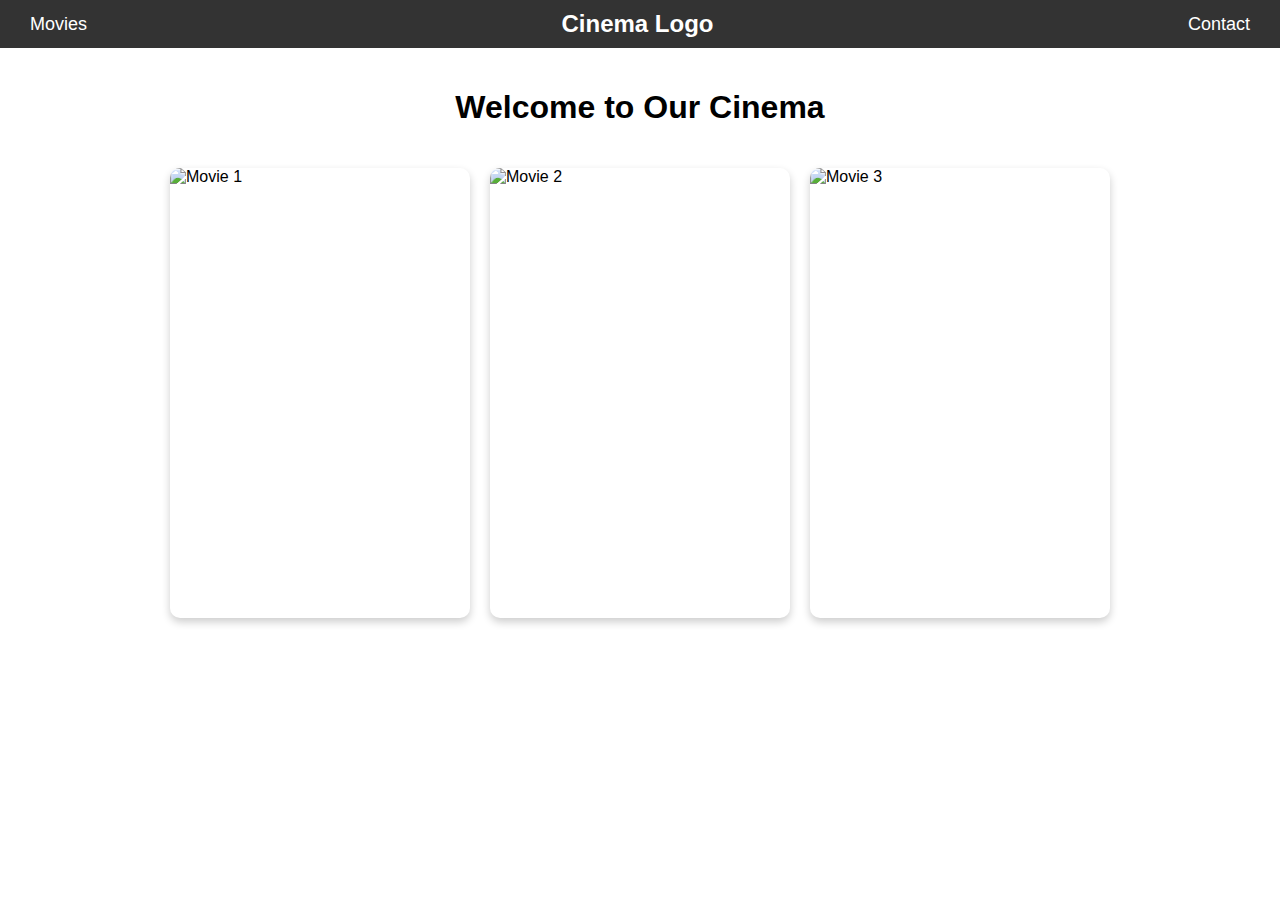
==== biograf/index.html @ 05c6c603 "Add files via upload" ====
<!DOCTYPE html>
<html lang="en">
<head>
    <meta charset="UTF-8">
    <meta name="viewport" content="width=device-width, initial-scale=1.0">
    <title>Cinema Front Page</title>
    <link rel="stylesheet" href="style.css">
</head>
<body>
    <!-- Top bar -->
    <div class="top-bar">
        <a href="#movies">Movies</a>
        <div class="logo">Cinema Logo</div>
        <a href="#contact">Contact</a>
    </div>

    <!-- Main content -->
    <div class="main-content">
        <h1>Welcome to Our Cinema</h1>
        <div class="movie-gallery">
            <img src="movie1.jpg" alt="Movie 1">
            <img src="movie2.jpg" alt="Movie 2">
            <img src="movie3.jpg" alt="Movie 3">
        </div>
    </div>
</body>
</html>
---- biograf/style.css ----
body {
    margin: 0;
    font-family: Arial, sans-serif;
}

/* Top bar styling */
.top-bar {
    display: flex;
    justify-content: space-between;
    align-items: center;
    background-color: #333;
    color: white;
    padding: 10px 20px;
}

.top-bar a {
    color: white;
    text-decoration: none;
    font-size: 18px;
    margin: 0 10px;
}

.top-bar a:hover {
    text-decoration: underline;
}

.logo {
    text-align: center;
    font-size: 24px;
    font-weight: bold;
}

/* Main content styling */
.main-content {
    display: flex;
    justify-content: center;
    align-items: center;
    flex-direction: column;
    margin-top: 20px;
}

.movie-gallery {
    display: flex;
    justify-content: center;
    gap: 20px;
    margin-top: 20px;
}

.movie-gallery img {
    width: 300px;
    height: 450px;
    object-fit: cover;
    border-radius: 10px;
    box-shadow: 0 4px 8px rgba(0, 0, 0, 0.2);
    transition: transform 0.3s ease;
}

.movie-gallery img:hover {
    transform: scale(1.05);
}
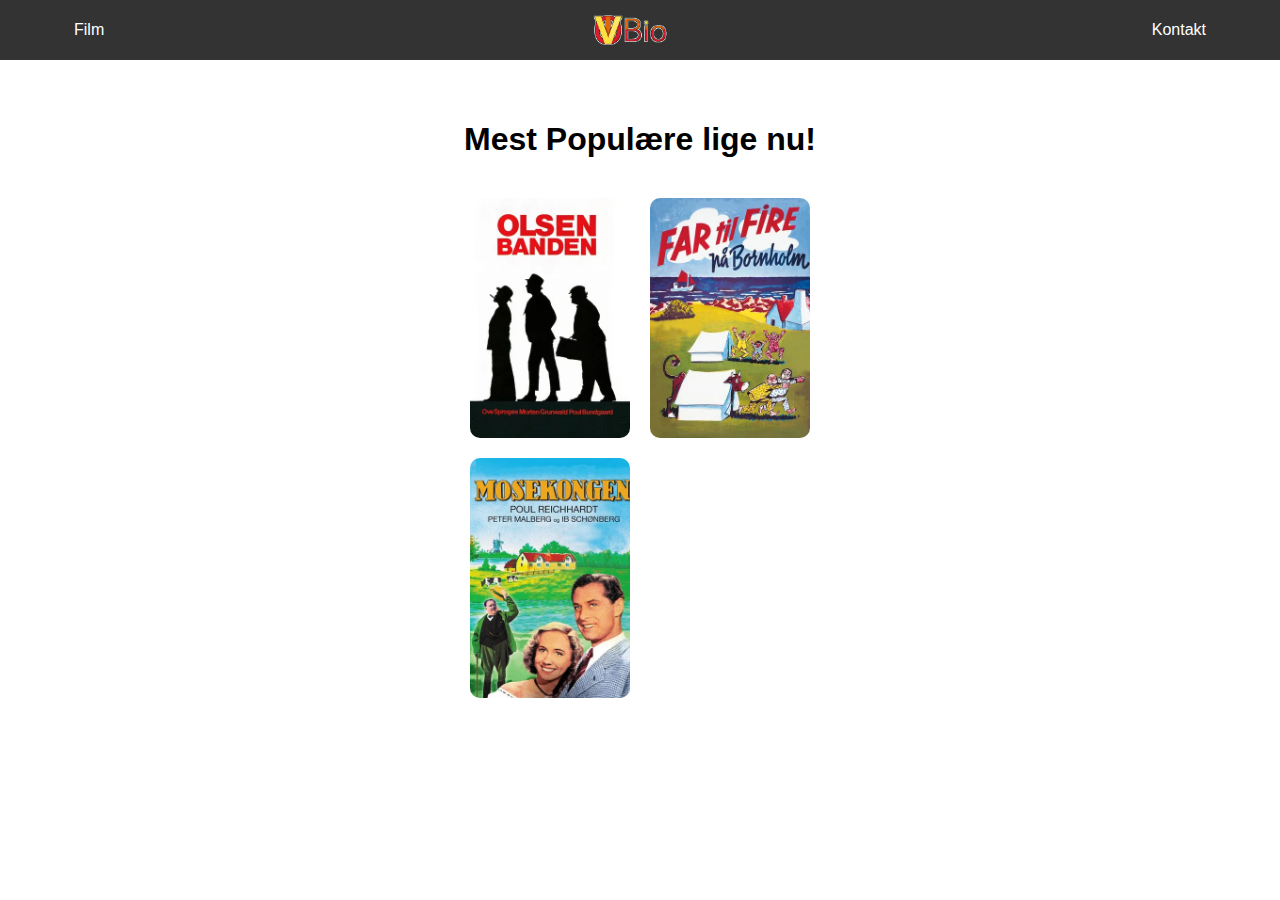
==== commit 3b5fb351: "Billeder, css, hrefs" ====
--- a/biograf/index.html
+++ b/biograf/index.html
@@ -4,23 +4,25 @@
     <meta charset="UTF-8">
     <meta name="viewport" content="width=device-width, initial-scale=1.0">
     <title>Cinema Front Page</title>
-    <link rel="stylesheet" href="style.css">
+    <link rel="stylesheet" href="css/style.css">
 </head>
 <body>
     <!-- Top bar -->
     <div class="top-bar">
-        <a href="#movies">Movies</a>
-        <div class="logo">Cinema Logo</div>
-        <a href="#contact">Contact</a>
+        <a href="movies.html">Film</a>
+        <a href="index.html" class="logo">
+            <img src="images/logo/logo.png" alt="Cinema Logo">
+        </a>
+        <a href="#contact">Kontakt</a>
     </div>
 
     <!-- Main content -->
     <div class="main-content">
-        <h1>Welcome to Our Cinema</h1>
+        <h1>Mest Populære lige nu!</h1>
         <div class="movie-gallery">
-            <img src="movie1.jpg" alt="Movie 1">
-            <img src="movie2.jpg" alt="Movie 2">
-            <img src="movie3.jpg" alt="Movie 3">
+            <img src="images/filmthumbnails/olsenbanden.jpg" alt="Olsen Banden">
+            <img src="images/filmthumbnails/fartilfirepåbornholm.jpg" alt="Far til Fire på Bornholm">
+            <img src="images/filmthumbnails/mosekongen.jpg" alt="Mosekongen">
         </div>
     </div>
 </body>
--- a/biograf/css/style.css
+++ b/biograf/css/style.css
@@ -0,0 +1,132 @@
+/* General body styling */
+body {
+    margin: 0;
+    font-family: Arial, sans-serif;
+    box-sizing: border-box;
+    font-size: 16px; 
+}
+
+/* Top bar styling */
+.top-bar {
+    display: flex;
+    justify-content: space-between;
+    align-items: center;
+    background-color: #333;
+    color: white;
+    padding: 0.625rem 5%; 
+}
+
+.top-bar a {
+    color: white;
+    text-decoration: none;
+    font-size: 1rem; 
+    margin: 0 0.625rem; 
+}
+
+.top-bar a:hover {
+    text-decoration: underline;
+}
+
+.logo {
+    text-align: center;
+    font-size: 24px;
+    font-weight: bold;
+}
+
+.logo img {
+    height: 2.5rem; 
+    width: auto;
+    display: block;
+}
+
+/* Main content styling */
+.main-content {
+    padding: 1.25rem 5%; 
+    text-align: center;
+    display: flex;
+    justify-content: center;
+    align-items: center;
+    flex-direction: column;
+    margin-top: 20px;
+}
+
+.movie-gallery {
+    display: grid;
+    grid-template-columns: repeat(auto-fit, minmax(9.375rem, 1fr)); 
+    gap: 1.25rem;
+    padding: 1.25rem 5%; 
+}
+
+.movie-gallery img {
+    width: 100%; /* Make images responsive */
+    height: auto;
+    border-radius: 0.625rem; 
+    transition: transform 0.3s ease; /* Add hover effect */
+}
+
+.movie-gallery img:hover {
+    transform: scale(1.05); /* Slight zoom on hover */
+}
+
+/* Movies page styles */
+.movies-grid {
+    display: grid;
+    grid-template-columns: repeat(auto-fit, minmax(12.5rem, 1fr)); 
+    gap: 1.25rem; 
+    padding: 1.25rem 5%; 
+}
+
+.movie-card {
+    text-align: center;
+    border: 0.0625rem solid #ccc; 
+    border-radius: 0.625rem; 
+    padding: 0.625rem; 
+    box-shadow: 0 0.25rem 0.5rem rgba(0, 0, 0, 0.2); 
+    transition: transform 0.3s ease, box-shadow 0.3s ease;
+}
+
+.movie-card:hover {
+    transform: translateY(-0.3125rem); 
+    box-shadow: 0 0.5rem 1rem rgba(0, 0, 0, 0.3); 
+}
+
+.movie-card img {
+    width: 100%; 
+    height: auto;
+    border-radius: 0.625rem; 
+}
+
+.movie-card h3 {
+    font-size: 1.2rem; 
+    margin: 0.625rem 0;
+}
+
+/* Responsive typography */
+h1 {
+    font-size: 2rem; 
+    margin-bottom: 1.25rem; 
+}
+
+/* Media queries for smaller screens */
+@media (max-width: 48rem) { 
+    .top-bar {
+        flex-direction: column;
+        align-items: flex-start;
+    }
+
+    .top-bar a {
+        margin: 0.3125rem 0; 
+    }
+
+    .movie-gallery {
+        grid-template-columns: repeat(auto-fit, minmax(7.5rem, 1fr)); 
+    }
+
+    .movies-grid {
+        grid-template-columns: repeat(auto-fit, minmax(9.375rem, 1fr)); 
+    }
+
+    h1 {
+        font-size: 1.5rem; 
+    }
+}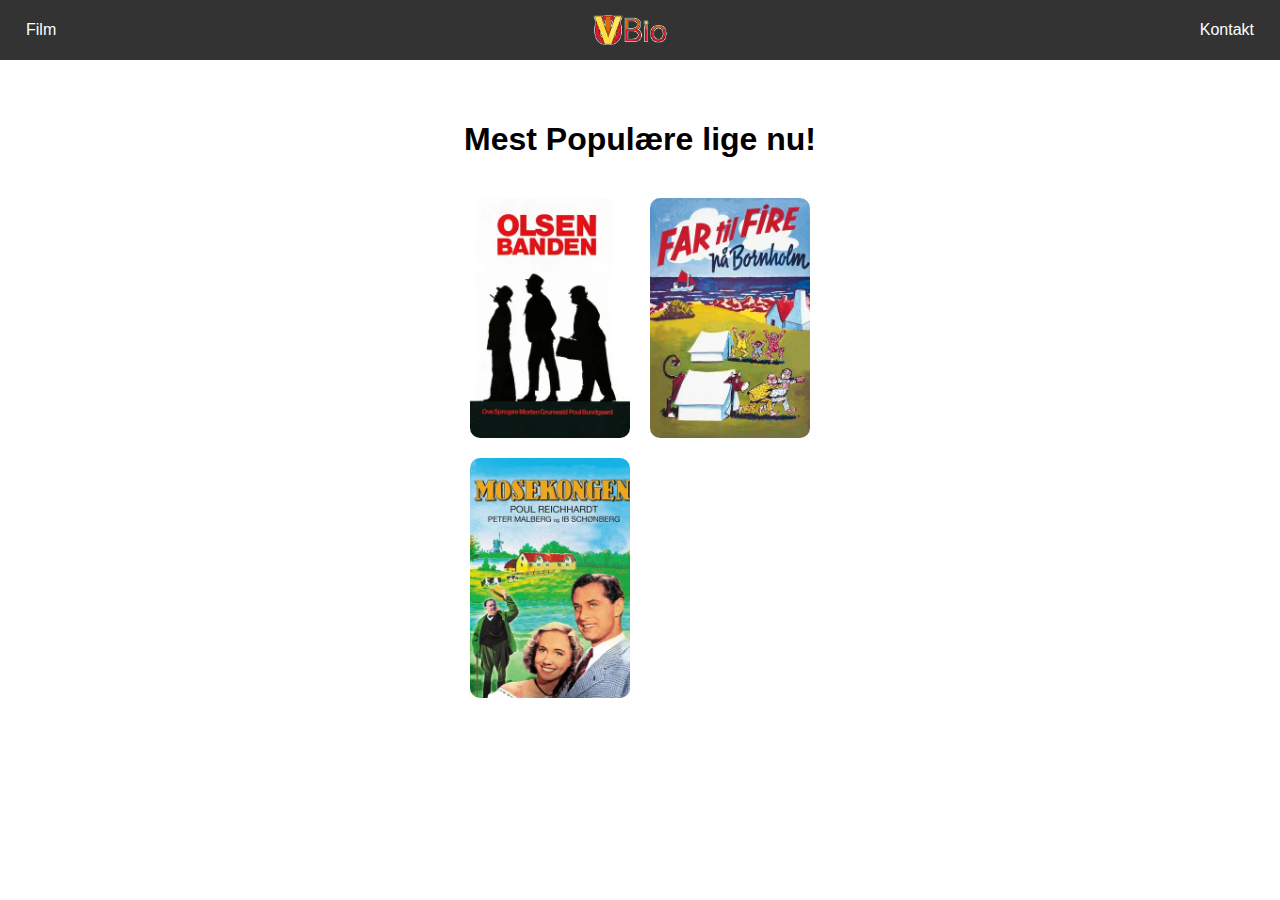
==== commit 723e2626: "kontakt side" ====
--- a/biograf/index.html
+++ b/biograf/index.html
@@ -13,7 +13,7 @@
         <a href="index.html" class="logo">
             <img src="images/logo/logo.png" alt="Cinema Logo">
         </a>
-        <a href="#contact">Kontakt</a>
+        <a href="kontakt.html">Kontakt</a>
     </div>
 
     <!-- Main content -->
--- a/biograf/css/style.css
+++ b/biograf/css/style.css
@@ -1,5 +1,6 @@
 /* General body styling */
 body {
+    padding-top: 60px;
     margin: 0;
     font-family: Arial, sans-serif;
     box-sizing: border-box;
@@ -8,19 +9,27 @@
 
 /* Top bar styling */
 .top-bar {
+    position: fixed;
+    top: 0;
+    left: 0;
+    width: 100%;
+    max-width: 100%;
+    z-index: 1000;
     display: flex;
     justify-content: space-between;
     align-items: center;
     background-color: #333;
     color: white;
-    padding: 0.625rem 5%; 
+    padding: 0.625rem 1rem;
+    box-sizing: border-box; 
 }
 
 .top-bar a {
     color: white;
     text-decoration: none;
-    font-size: 1rem; 
-    margin: 0 0.625rem; 
+    font-size: 1rem;
+    margin: 0 0.625rem;
+    white-space: nowrap; 
 }
 
 .top-bar a:hover {
@@ -37,6 +46,11 @@
     height: 2.5rem; 
     width: auto;
     display: block;
+}
+
+a{
+    text-decoration: none;
+    color: black;
 }
 
 /* Main content styling */
@@ -101,10 +115,120 @@
     margin: 0.625rem 0;
 }
 
+/* Movie details page styles */
+.movie-details {
+    display: flex;
+    justify-content: space-between;
+    padding: 1.25rem;
+}
+
+.movie-info {
+    width: 60%;
+}
+
+.movie-info img {
+    width: 100%;
+    max-width: 300px;
+    height: auto;
+    margin-bottom: 1rem;
+}
+
+.seat-selection {
+    width: 35%;
+    text-align: center;
+}
+
+.seats-grid {
+    display: grid;
+    grid-template-columns: repeat(8, 1fr);
+    gap: 0.5rem;
+    margin-top: 1rem;
+}
+
+.seat {
+    width: 2rem;
+    height: 2rem;
+    background-color: #ccc;
+    display: flex;
+    align-items: center;
+    justify-content: center;
+    border: 1px solid #999;
+    cursor: pointer;
+    transition: background-color 0.3s;
+}
+
+.seat:hover {
+    background-color: #666;
+    color: white;
+}
+
 /* Responsive typography */
 h1 {
     font-size: 2rem; 
     margin-bottom: 1.25rem; 
+}
+
+/* General content styling */
+.content {
+    padding: 2rem;
+    max-width: 800px;
+    margin: 0 auto;
+    font-family: Arial, sans-serif;
+    line-height: 1.6;
+}
+
+.content h1, .content h2 {
+    text-align: center;
+    margin-bottom: 1rem;
+}
+
+.content p {
+    margin-bottom: 1.5rem;
+    text-align: justify;
+}
+
+/* Contact form styling */
+.contact-form, .newsletter-form {
+    display: flex;
+    flex-direction: column;
+    gap: 1rem;
+    margin-bottom: 2rem;
+}
+
+.contact-form label, .newsletter-form label {
+    font-weight: bold;
+}
+
+.contact-form input, .contact-form textarea, .newsletter-form input {
+    padding: 0.5rem;
+    font-size: 1rem;
+    border: 1px solid #ccc;
+    border-radius: 0.25rem;
+    width: 100%;
+    box-sizing: border-box;
+}
+
+.contact-form button, .newsletter-form button {
+    padding: 0.75rem;
+    font-size: 1rem;
+    background-color: #333;
+    color: white;
+    border: none;
+    border-radius: 0.25rem;
+    cursor: pointer;
+    transition: background-color 0.3s;
+}
+
+.contact-form button:hover, .newsletter-form button:hover {
+    background-color: #555;
+}
+
+/* Success message styling */
+.success-message {
+    margin-top: 1rem;
+    color: green;
+    font-weight: bold;
+    text-align: center;
 }
 
 /* Media queries for smaller screens */
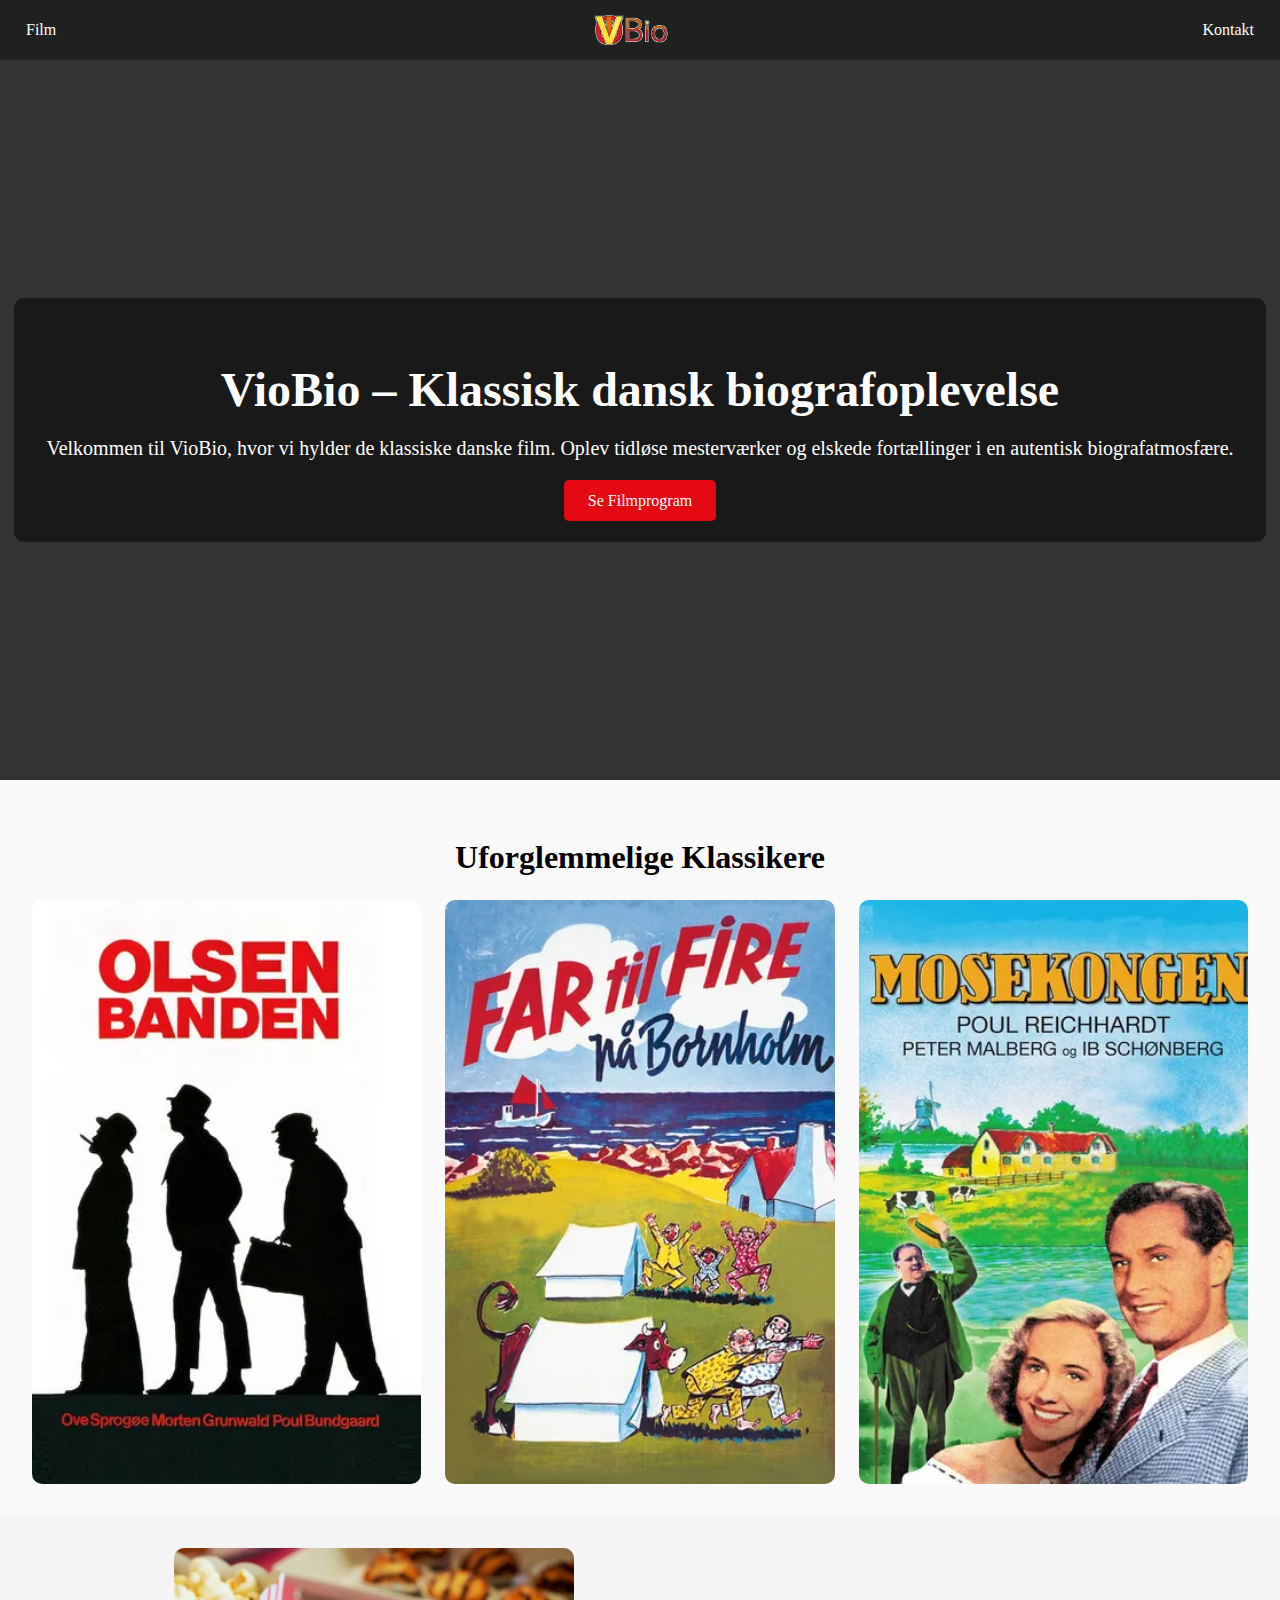
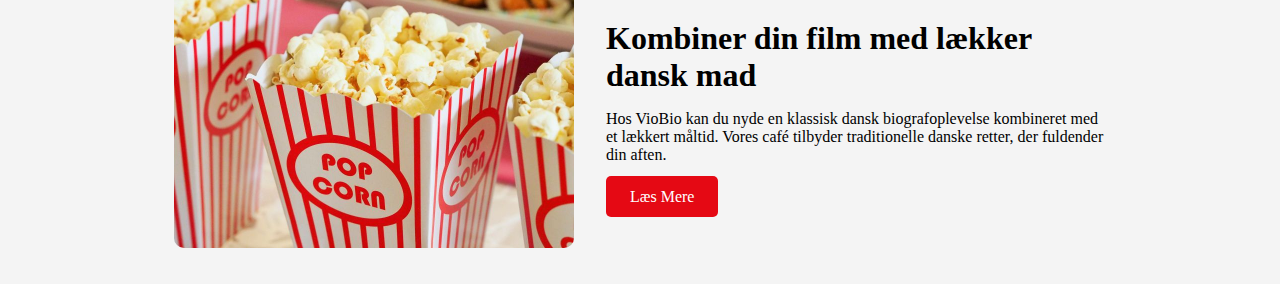
==== commit 0ff88eea: "Forside, og font" ====
--- a/biograf/index.html
+++ b/biograf/index.html
@@ -5,6 +5,7 @@
     <meta name="viewport" content="width=device-width, initial-scale=1.0">
     <title>Cinema Front Page</title>
     <link rel="stylesheet" href="css/style.css">
+    <link rel="stylesheet" href="css/frontpage.css">
 </head>
 <body>
     <!-- Top bar -->
@@ -16,14 +17,35 @@
         <a href="kontakt.html">Kontakt</a>
     </div>
 
-    <!-- Main content -->
-    <div class="main-content">
-        <h1>Mest Populære lige nu!</h1>
+    <!-- Hero Section -->
+    <div class="hero-section">
+        <div class="hero-overlay">
+            <h1>VioBio – Klassisk dansk biografoplevelse</h1>
+            <p>Velkommen til VioBio, hvor vi hylder de klassiske danske film. Oplev tidløse mesterværker og elskede fortællinger i en autentisk biografatmosfære.</p>
+            <a href="movies.html" class="cta-button">Se Filmprogram</a>
+        </div>
+    </div>
+
+    <!-- Featured Section -->
+    <div class="featured-section">
+        <h2>Uforglemmelige Klassikere</h2>
         <div class="movie-gallery">
             <img src="images/filmthumbnails/olsenbanden.jpg" alt="Olsen Banden">
             <img src="images/filmthumbnails/fartilfirepåbornholm.jpg" alt="Far til Fire på Bornholm">
             <img src="images/filmthumbnails/mosekongen.jpg" alt="Mosekongen">
         </div>
     </div>
+
+    <!-- Food Section -->
+    <div class="food-section">
+        <div class="food-image">
+            <img src="images/food/food.jpg" alt="Cinema Mad">
+        </div>
+        <div class="food-description">
+            <h2>Kombiner din film med lækker dansk mad</h2>
+            <p>Hos VioBio kan du nyde en klassisk dansk biografoplevelse kombineret med et lækkert måltid. Vores café tilbyder traditionelle danske retter, der fuldender din aften.</p>
+            <a href="#" class="cta-button">Læs Mere</a>
+        </div>
+    </div>
 </body>
 </html>--- a/biograf/css/style.css
+++ b/biograf/css/style.css
@@ -5,6 +5,9 @@
     font-family: Arial, sans-serif;
     box-sizing: border-box;
     font-size: 16px; 
+    font-family: "Georgia", serif;
+    background-color: #333;
+    color: white;
 }
 
 /* Top bar styling */
@@ -18,7 +21,7 @@
     display: flex;
     justify-content: space-between;
     align-items: center;
-    background-color: #333;
+    background-color: #202020;
     color: white;
     padding: 0.625rem 1rem;
     box-sizing: border-box; 
@@ -85,34 +88,31 @@
 /* Movies page styles */
 .movies-grid {
     display: grid;
-    grid-template-columns: repeat(auto-fit, minmax(12.5rem, 1fr)); 
-    gap: 1.25rem; 
-    padding: 1.25rem 5%; 
+    grid-template-columns: repeat(auto-fit, 200px); /* Fixed width for each movie card */
+    gap: 1.25rem; /* Spacing between items */
+    justify-content: center; /* Center the grid items */
+    padding: 1.25rem; /* Padding around the grid */
 }
 
 .movie-card {
-    text-align: center;
-    border: 0.0625rem solid #ccc; 
-    border-radius: 0.625rem; 
-    padding: 0.625rem; 
-    box-shadow: 0 0.25rem 0.5rem rgba(0, 0, 0, 0.2); 
+    width: 200px; /* Fixed width for movie cards */
+    text-align: center;
+    border: 0.0625rem solid #ccc;
+    border-radius: 0.625rem;
+    padding: 0.625rem;
+    box-shadow: 0 0.25rem 0.5rem rgba(0, 0, 0, 0.2);
     transition: transform 0.3s ease, box-shadow 0.3s ease;
 }
 
+.movie-card img {
+    width: 100%; /* Ensure the image takes up the full width of the card */
+    height: auto; /* Maintain aspect ratio */
+    border-radius: 0.625rem;
+}
+
 .movie-card:hover {
-    transform: translateY(-0.3125rem); 
-    box-shadow: 0 0.5rem 1rem rgba(0, 0, 0, 0.3); 
-}
-
-.movie-card img {
-    width: 100%; 
-    height: auto;
-    border-radius: 0.625rem; 
-}
-
-.movie-card h3 {
-    font-size: 1.2rem; 
-    margin: 0.625rem 0;
+    transform: translateY(-0.3125rem);
+    box-shadow: 0 0.5rem 1rem rgba(0, 0, 0, 0.3);
 }
 
 /* Movie details page styles */
@@ -231,6 +231,111 @@
     text-align: center;
 }
 
+/* Search bar styling */
+.search-bar {
+    display: flex;
+    justify-content: center;
+    align-items: center;
+    margin: 1rem 0;
+    gap: 0.5rem;
+}
+
+.search-bar input {
+    padding: 0.5rem;
+    font-size: 1rem;
+    width: 300px;
+    border: 1px solid #ccc;
+    border-radius: 0.25rem;
+}
+
+.search-bar button {
+    padding: 0.5rem 1rem;
+    font-size: 1rem;
+    background-color: #333;
+    color: white;
+    border: none;
+    border-radius: 0.25rem;
+    cursor: pointer;
+    transition: background-color 0.3s;
+}
+
+.search-bar button:hover {
+    background-color: #555;
+}
+
+/* Filter section styling */
+.filter-section {
+    text-align: center;
+    margin: 1rem 0;
+}
+
+#filter-button {
+    padding: 0.5rem 1rem;
+    font-size: 1rem;
+    background-color: #333;
+    color: white;
+    border: none;
+    border-radius: 0.25rem;
+    cursor: pointer;
+    transition: background-color 0.3s;
+    margin-left: -16px; 
+}
+
+#filter-button:hover {
+    background-color: #555;
+}
+
+#filter-panel {
+    background-color: #f9f9f9;
+    border: 1px solid #ccc;
+    padding: 1rem;
+    margin-top: 1rem;
+    border-radius: 0.25rem;
+    text-align: left;
+}
+
+#filter-panel h3, #filter-panel h4 {
+    margin: 0.5rem 0;
+}
+
+#filter-panel label {
+    display: block;
+    margin: 0.25rem 0;
+}
+
+#apply-filters {
+    margin-top: 1rem;
+    padding: 0.5rem 1rem;
+    font-size: 1rem;
+    background-color: #333;
+    color: white;
+    border: none;
+    border-radius: 0.25rem;
+    cursor: pointer;
+    transition: background-color 0.3s;
+}
+
+#apply-filters:hover {
+    background-color: #555;
+}
+
+/* Search filter container styling */
+.search-filter-container {
+    display: flex;
+    justify-content: center; /* Center the container horizontally */
+    align-items: center; /* Align items vertically */
+    gap: 1rem; /* Add spacing between the search bar and filter button */
+    margin: 1rem 0; /* Add some margin around the container */
+}
+
+#search-input {
+    padding: 0.5rem;
+    font-size: 1rem;
+    width: 300px; /* Set a fixed width for the search bar */
+    border: 1px solid #ccc;
+    border-radius: 0.25rem;
+}
+
 /* Media queries for smaller screens */
 @media (max-width: 48rem) { 
     .top-bar {
--- a/biograf/css/frontpage.css
+++ b/biograf/css/frontpage.css
@@ -0,0 +1,119 @@
+/* Hero Section */
+.hero-section {
+    position: relative;
+    height: 80vh;
+    background: url('images/logo/hero.jpg') no-repeat center center/cover;
+    display: flex;
+    justify-content: center;
+    align-items: center;
+    color: white;
+    text-align: center;
+}
+
+.hero-overlay {
+    background-color: rgba(0, 0, 0, 0.5);
+    padding: 2rem;
+    border-radius: 10px;
+}
+
+.hero-section h1 {
+    font-size: 3rem;
+    margin-bottom: 1rem;
+}
+
+.hero-section p {
+    font-size: 1.25rem;
+    margin-bottom: 2rem;
+}
+
+.cta-button {
+    padding: 0.75rem 1.5rem;
+    font-size: 1rem;
+    background-color: #e50914;
+    color: white;
+    border: none;
+    border-radius: 5px;
+    text-decoration: none;
+    transition: background-color 0.3s;
+}
+
+.cta-button:hover {
+    background-color: #b00710;
+}
+
+/* Featured Section */
+.featured-section {
+    text-align: center;
+    padding: 2rem 1rem;
+    background-color: #f9f9f9;
+    color: black;
+}
+
+.featured-section h2 {
+    font-size: 2rem;
+    margin-bottom: 1.5rem;
+}
+
+.movie-gallery {
+    display: grid;
+    grid-template-columns: repeat(auto-fit, minmax(200px, 1fr));
+    gap: 1.5rem;
+    padding: 0 1rem;
+}
+
+.movie-gallery img {
+    width: 100%;
+    height: auto;
+    border-radius: 10px;
+    transition: transform 0.3s ease;
+}
+
+.movie-gallery img:hover {
+    transform: scale(1.05);
+}
+
+/* Food Section */
+.food-section {
+    display: flex;
+    justify-content: center;
+    align-items: center;
+    padding: 2rem 1rem;
+    background-color: #f4f4f4;
+    color: black;
+}
+
+.food-image img {
+    width: 100%;
+    max-width: 400px;
+    border-radius: 10px;
+}
+
+.food-description {
+    max-width: 500px;
+    margin-left: 2rem;
+}
+
+.food-description h2 {
+    font-size: 2rem;
+    margin-bottom: 1rem;
+}
+
+.food-description p {
+    font-size: 1rem;
+    margin-bottom: 1.5rem;
+}
+
+.food-description .cta-button {
+    padding: 0.75rem 1.5rem;
+    font-size: 1rem;
+    background-color: #e50914;
+    color: white;
+    border: none;
+    border-radius: 5px;
+    text-decoration: none;
+    transition: background-color 0.3s;
+}
+
+.food-description .cta-button:hover {
+    background-color: #b00710;
+}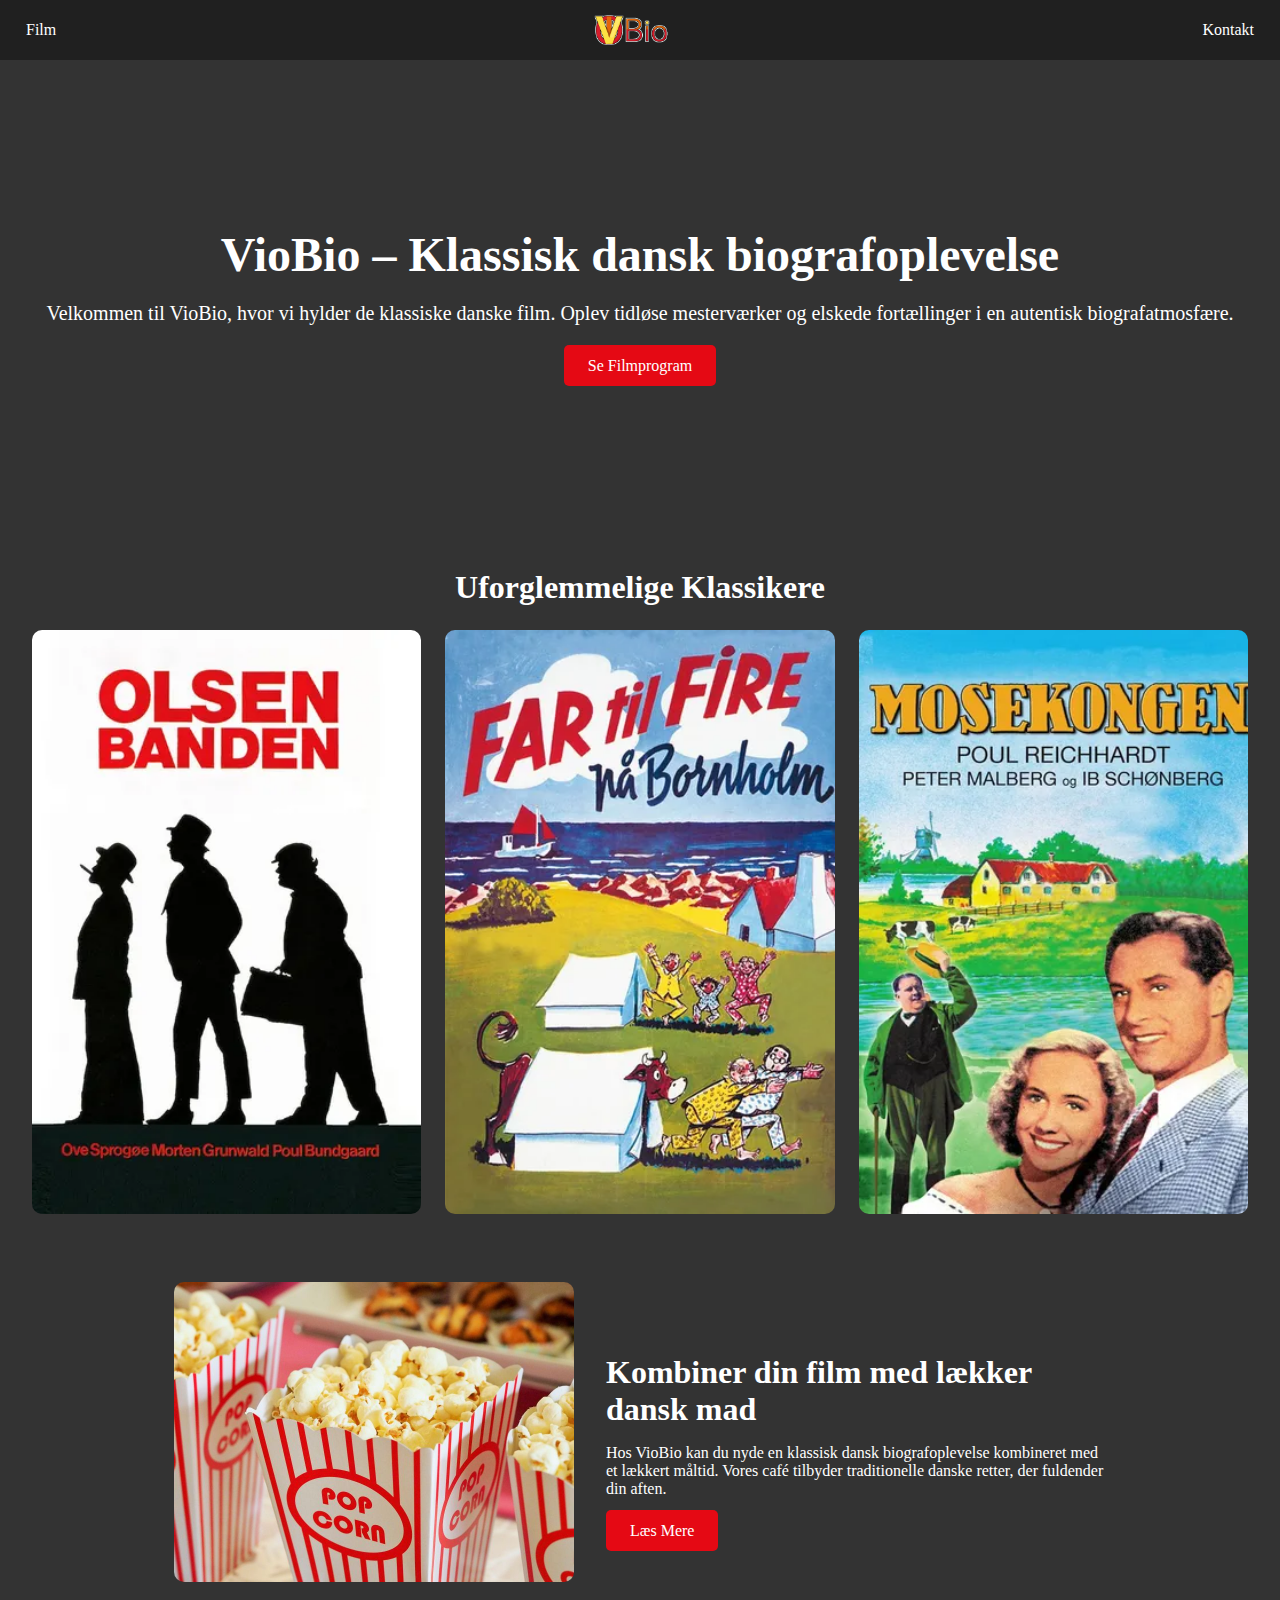
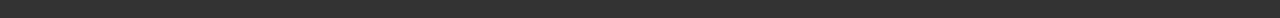
==== commit f642320f: "Feature film click" ====
--- a/biograf/index.html
+++ b/biograf/index.html
@@ -30,9 +30,15 @@
     <div class="featured-section">
         <h2>Uforglemmelige Klassikere</h2>
         <div class="movie-gallery">
-            <img src="images/filmthumbnails/olsenbanden.jpg" alt="Olsen Banden">
-            <img src="images/filmthumbnails/fartilfirepåbornholm.jpg" alt="Far til Fire på Bornholm">
-            <img src="images/filmthumbnails/mosekongen.jpg" alt="Mosekongen">
+            <a href="movietemplate.html" onclick="setMovieId(24)">
+                <img src="images/filmthumbnails/olsenbanden.jpg" alt="Olsen Banden">
+            </a>
+            <a href="movietemplate.html" onclick="setMovieId(5)">
+                <img src="images/filmthumbnails/fartilfirepåbornholm.jpg" alt="Far til Fire på Bornholm">
+            </a>
+            <a href="movietemplate.html" onclick="setMovieId(22)">
+                <img src="images/filmthumbnails/mosekongen.jpg" alt="Mosekongen">
+            </a>
         </div>
     </div>
 
@@ -47,5 +53,11 @@
             <a href="#" class="cta-button">Læs Mere</a>
         </div>
     </div>
+
+    <script>
+        function setMovieId(id) {
+            localStorage.setItem("selectedMovieId", id);
+        }
+    </script>
 </body>
 </html>--- a/biograf/css/style.css
+++ b/biograf/css/style.css
@@ -286,7 +286,7 @@
 }
 
 #filter-panel {
-    background-color: #f9f9f9;
+    background-color: #333;
     border: 1px solid #ccc;
     padding: 1rem;
     margin-top: 1rem;
--- a/biograf/css/frontpage.css
+++ b/biograf/css/frontpage.css
@@ -1,8 +1,7 @@
 /* Hero Section */
 .hero-section {
     position: relative;
-    height: 80vh;
-    background: url('images/logo/hero.jpg') no-repeat center center/cover;
+    height: 50vh;
     display: flex;
     justify-content: center;
     align-items: center;
@@ -11,7 +10,7 @@
 }
 
 .hero-overlay {
-    background-color: rgba(0, 0, 0, 0.5);
+    background-color: #333
     padding: 2rem;
     border-radius: 10px;
 }
@@ -45,8 +44,8 @@
 .featured-section {
     text-align: center;
     padding: 2rem 1rem;
-    background-color: #f9f9f9;
-    color: black;
+    background-color: #333; /* Set background color to grey */
+    color: white; /* Ensure text is readable on the grey background */
 }
 
 .featured-section h2 {
@@ -78,7 +77,7 @@
     justify-content: center;
     align-items: center;
     padding: 2rem 1rem;
-    background-color: #f4f4f4;
+    background-color: #333
     color: black;
 }
 
